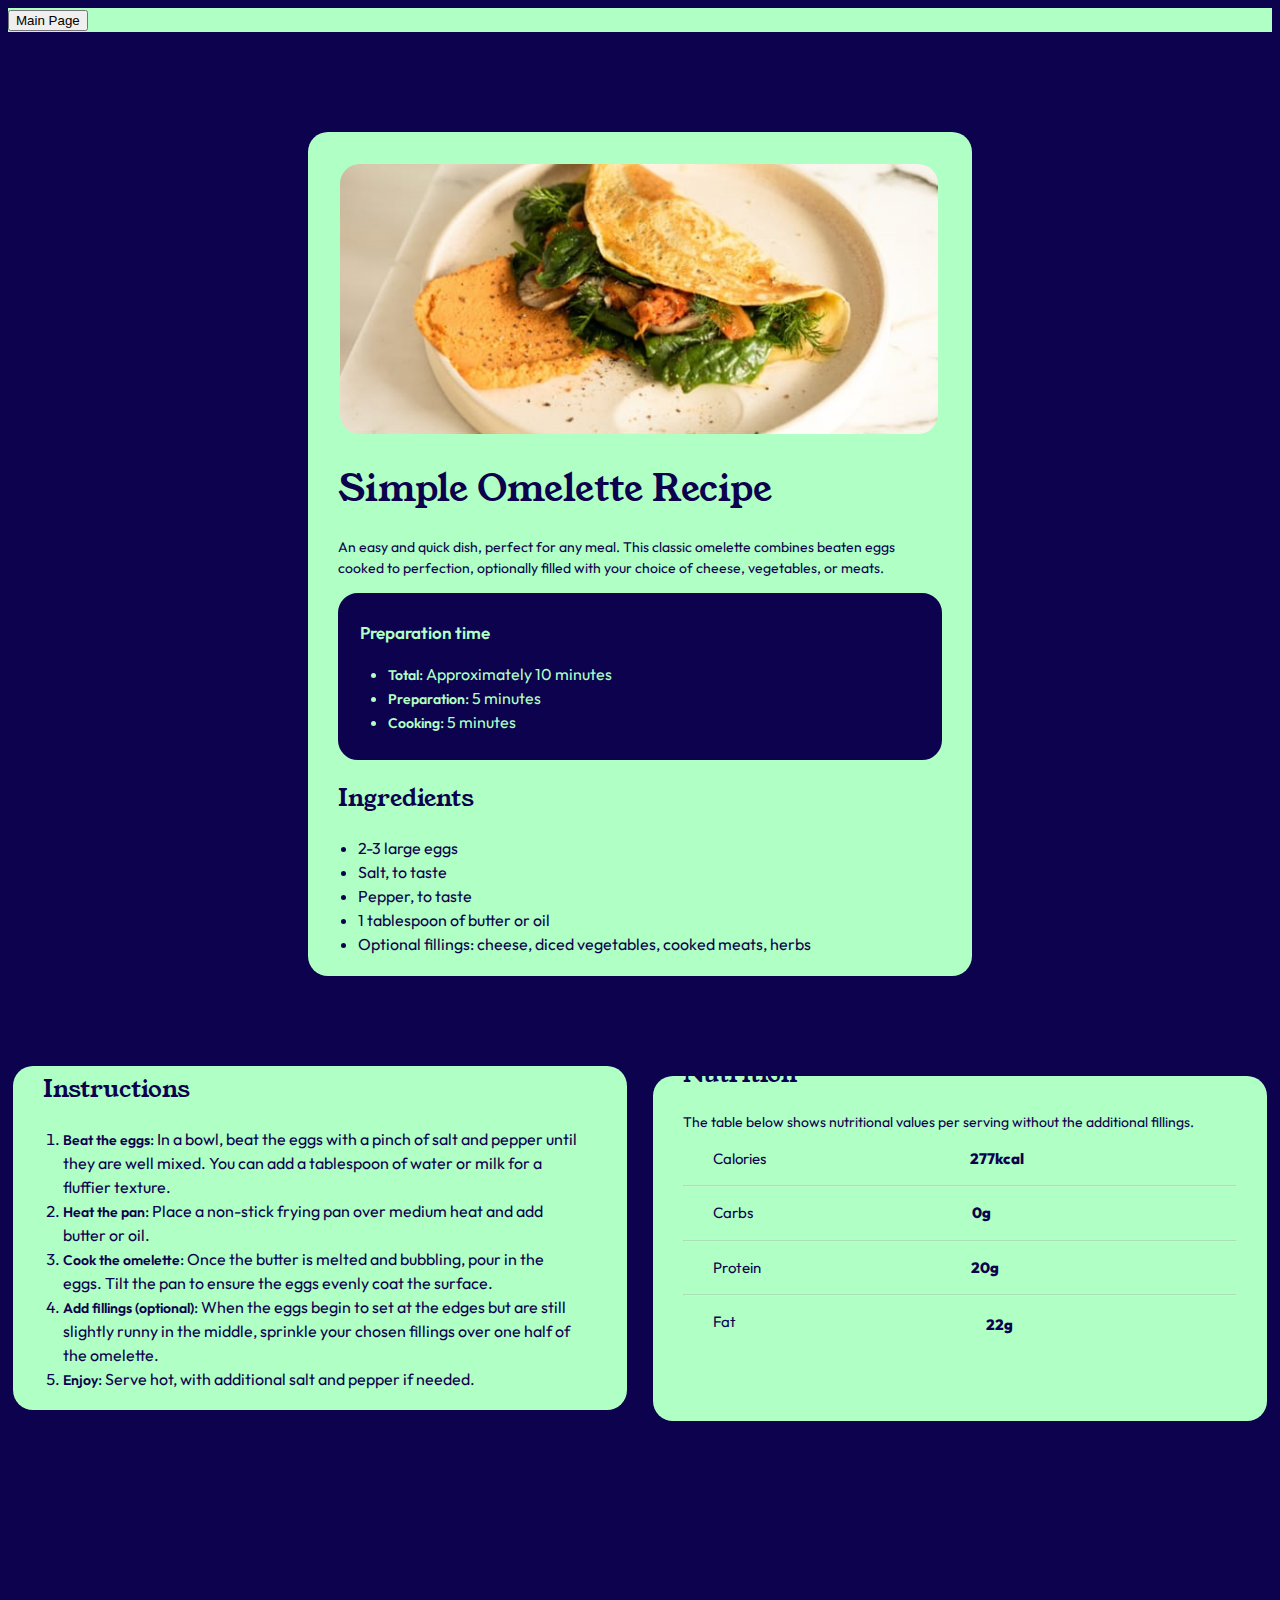
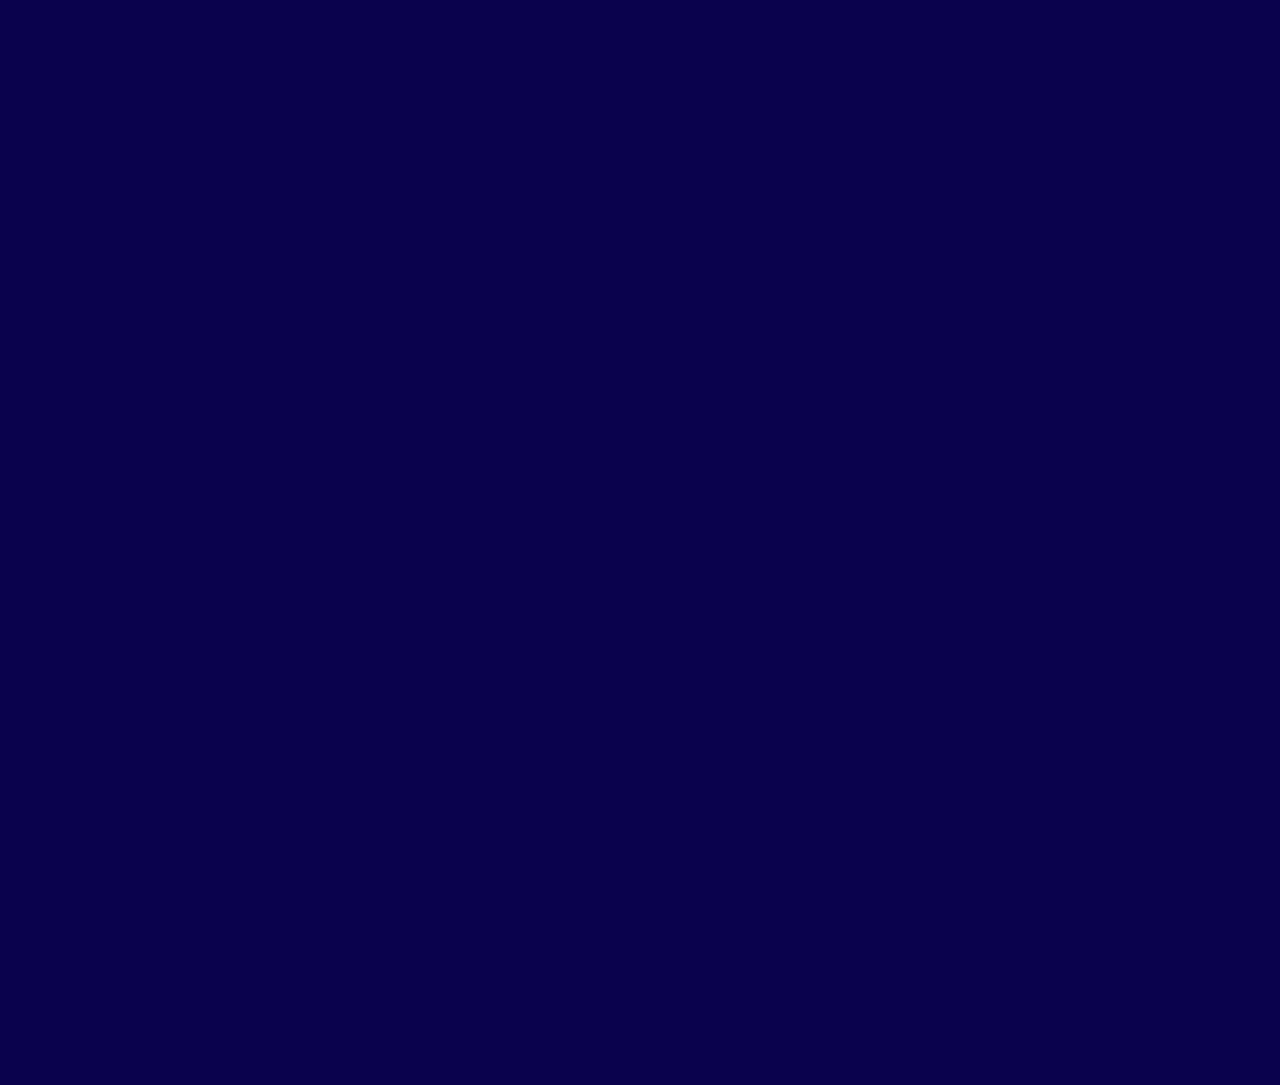
==== index3.html @ 5ff2c756 "Update index3.html" ====
<!DOCTYPE html>
<html lang="en">
    <head>
        <link rel="stylesheet" href="style3.css">
        <title>Omelette Recipe</title>
        <link rel="preconnect" href="https://fonts.googleapis.com">
<link rel="preconnect" href="https://fonts.gstatic.com" crossorigin>
<link href="https://fonts.googleapis.com/css2?family=Outfit:wght@100..900&display=swap" rel="stylesheet">
<link rel="preconnect" href="https://fonts.gstatic.com" crossorigin>
<link href="https://fonts.googleapis.com/css2?family=Young+Serif&display=swap" rel="stylesheet">
<style>
  #columntwo {
    border-radius: 20px;
    margin-left: 25px;
  margin-right: 625px;
  margin-top: 100px;
  position: relative;
  right: 20px;
  }
  #columnone {
    border-radius: 20px;
  }
  #columnthree {
    border-radius: 20px;
    margin-left: 625px;
  margin-right: 25px;
  margin-bottom: 900px;
  position: relative;
  bottom: 364px;
  padding-bottom: 30px;
  left: 20px;
  }

</style>
    </head>
    <body>
      <form action="file:///C:/Users/profg/index.html">
        <input type="submit" value="Main Page"/>
    </form>
        <div class="row">
            <div class="column" style="background: #B0FFC5;" id="columnone"> <img src="omelette.png">
              <h1 id="bigheader">Simple Omelette Recipe</h1> <p id="bodytext">An easy and quick dish, perfect for any meal. This classic omelette combines beaten eggs 
cooked to perfection, optionally filled with your choice of cheese, vegetables, or meats.</p>
              <div id="preptime"><p id="preptimeheader">    Preparation time</p><ul id="newcolour">
                <li><span id="total">Total</span>: Approximately 10 minutes</li>
                <li><span id="total">Preparation</span>: 5 minutes</li>
                <li><span id="total">Cooking</span>: 5 minutes</li>
              </ul>
              </div>
              <h2 id="headers">Ingredients</h2> <ul id="bulletpoints">
                <li>2-3 large eggs</li>
                <li>Salt, to taste</li>
                <li>Pepper, to taste</li>
                <li>1 tablespoon of butter or oil</li>
                <li>Optional fillings: cheese, diced vegetables, cooked meats, herbs</li>
              </ul> 
            </div></div>
            









            <div class="row">
              <div class="column" style="background: #B0FFC5;" id="columntwo"><div id="instructions"><h2 id="headers">Instructions</h2><ol id="bulletpoints">
                <li><span id="total">Beat the eggs</span>: In a bowl, beat the eggs with a pinch of salt and pepper until they are well mixed. You can add a tablespoon of water or milk for a fluffier texture.</li>
                <li><span id="total">Heat the pan</span>: Place a non-stick frying pan over medium heat and add butter or oil.</li>
                <li><span id="total">Cook the omelette</span>: Once the butter is melted and bubbling, pour in the eggs. Tilt the pan to ensure the eggs evenly coat the surface.</li>
                <li><span id="total">Add fillings (optional)</span>: When the eggs begin to set at the edges but are still slightly runny in the middle, sprinkle your chosen fillings over one half of the omelette.</li>
                <li id="saltandpepper"><span id="total">Enjoy</span>: Serve hot, with additional salt and pepper if needed.
                  </li>
                </ol>
                </div>
                </div>
                


                <div class="row">
                  <div class="column" style="background: #B0FFC5;" id="columnthree"> <div id="nutritional"><h2 id="headers">Nutrition</h2>
                    <p id="bodytext">The table below shows nutritional values per serving without the additional fillings.</p>
                    <p id="nutritionalinformation">Calories                                                                 <span id="cals">   277kcal</span></p> <hr id="nutrition">
                    <p id="nutritionalinformation">Carbs                                                                    <span id="cals">     0g</span></p> <hr id="nutrition">
                    <p id="nutritionalinformation">Protein                                                                 <span id="cals">     20g</span></p> <hr id="nutrition">
                    <p id="nutritionalinformation">Fat      
                                                                                          <span id="grams"> 22g</span></p> 
                  </div>
  
    </body>
    
</html>
---- style3.css ----
.outfit {
  font-family: "Outfit", sans-serif;
  font-optical-sizing: auto;
  font-weight: 400;
  font-style: normal;
}
body {
  background-color: #0D024D;
  line-height: 1.5;
  color: #0D024D;
}
img {
  position: relative;
  border-radius: 20px;
  width: 90%;   
  margin-left: 32px;
  margin-top: 32px;
  margin-right: 32px;
  margin-bottom: 10px;
}
#headers {
  font-family: "Young Serif";
  padding-left: 30px;
  position: relative;
  bottom: 20px;
  font-weight: lighter;
  color: #0D024D;
}
#columnone {
  margin-left: 300px;
  margin-right: 300px;
  margin-top: 100px;
  border-radius: 20px;
}
#bodytext {
  font-family: "Outfit";
  position: relative;
  bottom: 20px;
  left: 30px;
}
#preptime {
  font-family: "Outfit";
  position: relative;
  bottom: 20px;
  left: 30px;
  border: solid 10px #0D024D;
  border-radius: 20px;
  background-color: #0D024D;
  margin-right: 60px;
}
#preptimeheader {
  color: #B0FFC5;
  font-weight: 600;
  font-size: 17px;
  white-space: pre;
}
p {
  white-space: pre;
  font-size: 14px;
}
#total {
  font-weight: 600;
  font-size: 14px;
}
#bigheader {
  font-family: "Young Serif";
  padding-left: 30px;
  margin-top: 10px;
  margin-bottom: 40px;
  font-weight: lighter;
  color: #0D024D;
  font-size: 37px;
}
#bulletpoints {
  font-family: "Outfit";
  position: relative;
  bottom: 20px;
  left: 10px;
  margin-right: 60px;
}
hr {
  opacity: 0.3;
  margin-left: 30px;
  margin-right: 30px;
  margin-bottom: 10px;
}
#instructions {
  position: relative;
  top: 25px;
}
#nutritionalinformation {
  font-family: "Outfit";
  position: relative;
  bottom: 20px;
  left: 60px;
  font-size: 15px;
}
#nutrition {
  position: relative;
  bottom: 20px;
}
#cals {
  font-weight: 800;
  color: #0D024D;
}
#nutritional {
    position: relative;
}
#grams {
  position: relative;
  bottom: 20px;
  white-space: pre;
  font-weight: 800;
  color: #0D024D;
}
#saltandpepper {
  white-space: pre;
}
#newcolour {
  color: #B0FFC5;
}
#columntwo {
  border-radius: 20px;
  position: relative;
  bottom: 10px;
  right: 100px;
}
form {
  background-color: #B0FFC5;
}
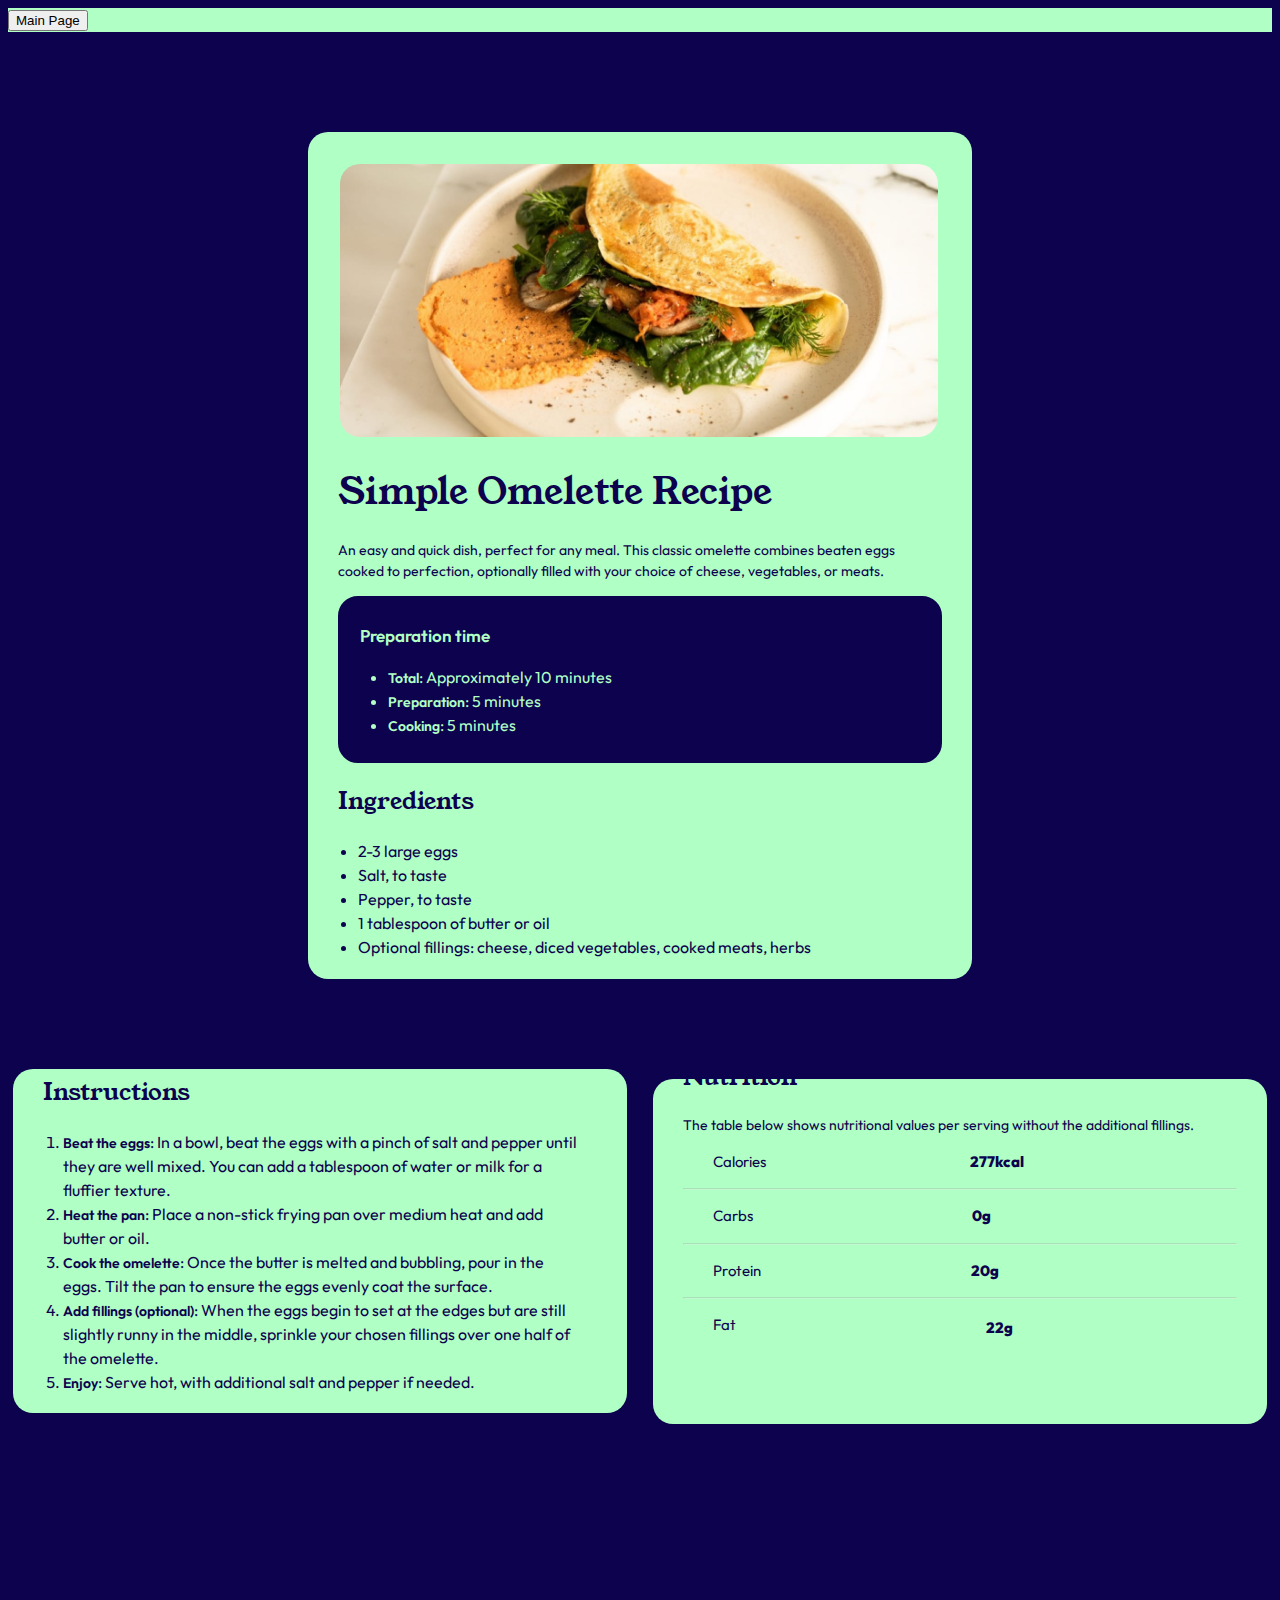
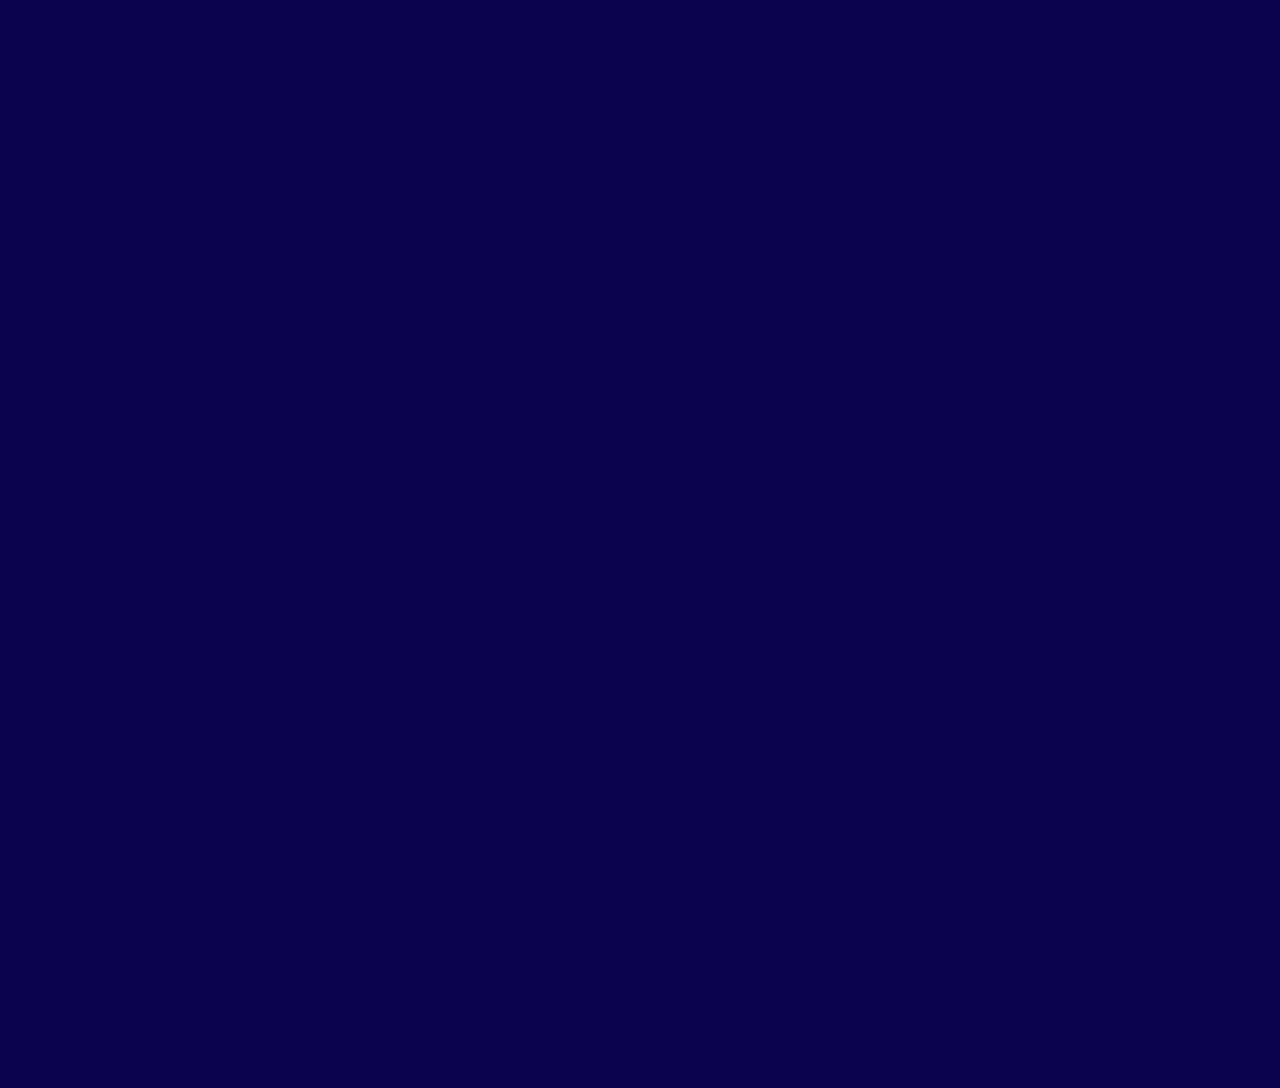
==== commit 03564b06: "Update index3.html" ====
--- a/index3.html
+++ b/index3.html
@@ -38,7 +38,7 @@
         <input type="submit" value="Main Page"/>
     </form>
         <div class="row">
-            <div class="column" style="background: #B0FFC5;" id="columnone"> <img src="omelette.png">
+            <div class="column" style="background: #B0FFC5;" id="columnone"> <img alt="image of an omelette" src="image-omelette.jpeg">
               <h1 id="bigheader">Simple Omelette Recipe</h1> <p id="bodytext">An easy and quick dish, perfect for any meal. This classic omelette combines beaten eggs 
 cooked to perfection, optionally filled with your choice of cheese, vegetables, or meats.</p>
               <div id="preptime"><p id="preptimeheader">    Preparation time</p><ul id="newcolour">
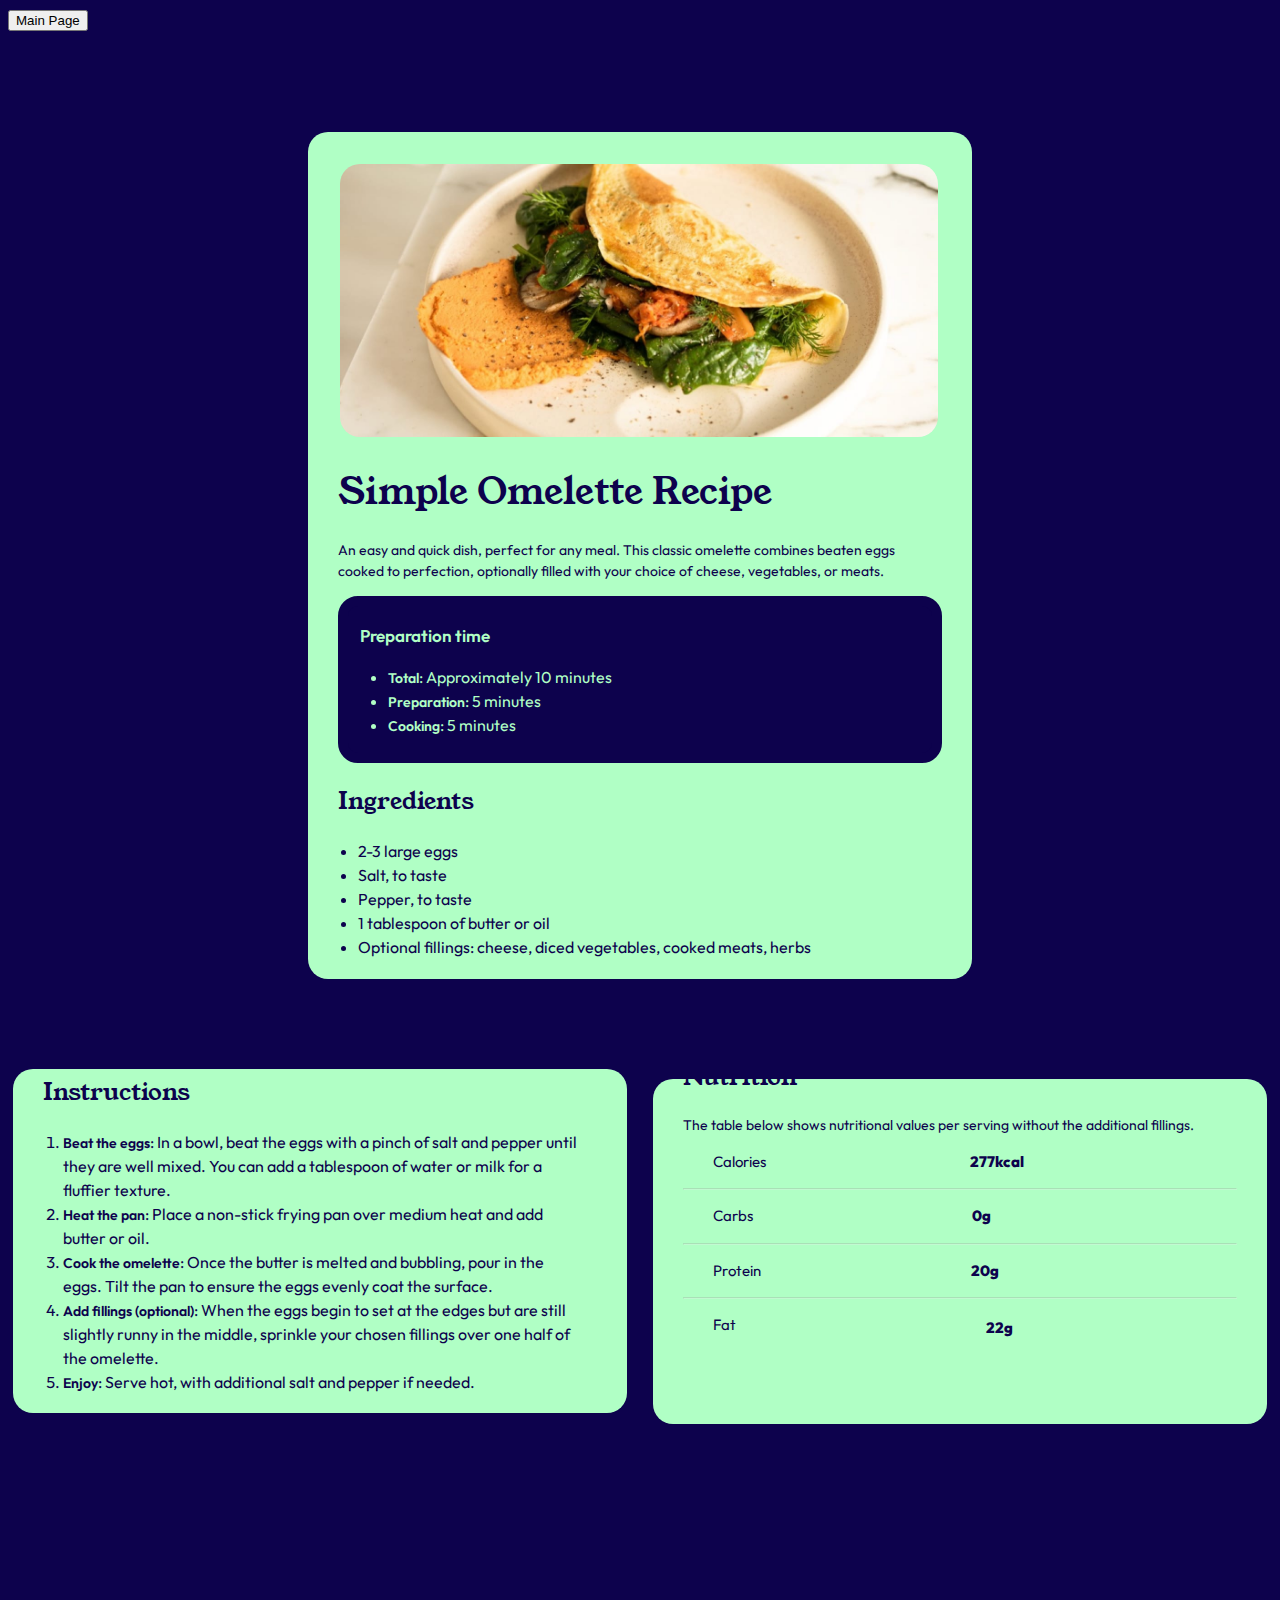
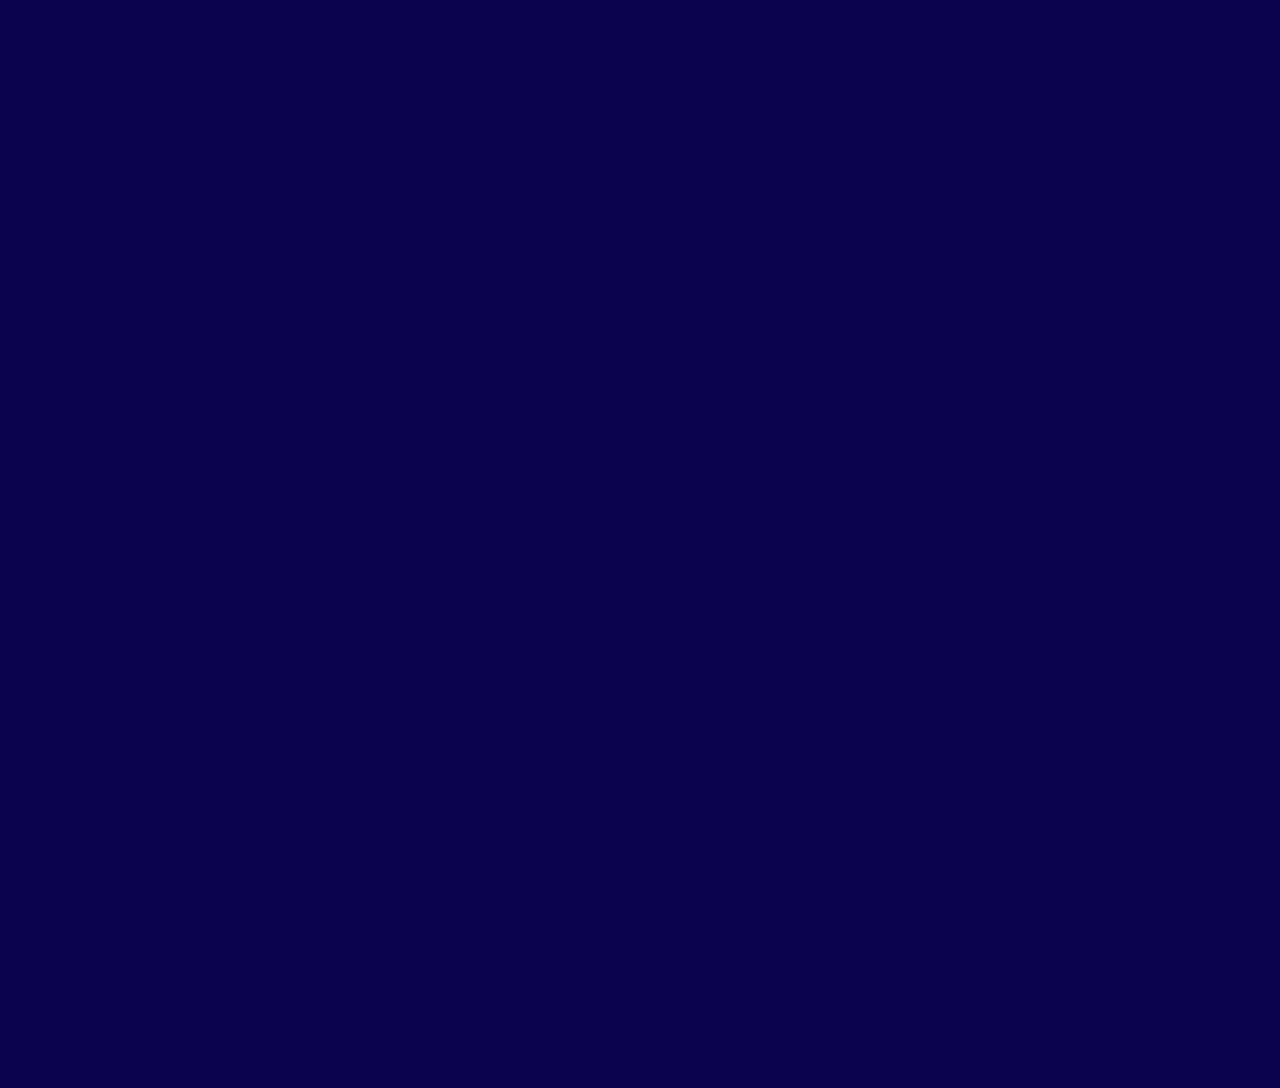
==== commit 7eee2b29: "Update index3.html" ====
--- a/index3.html
+++ b/index3.html
@@ -34,9 +34,10 @@
 </style>
     </head>
     <body>
-      <form action="file:///C:/Users/profg/index.html">
-        <input type="submit" value="Main Page"/>
-    </form>
+      <a href="index.html">
+  <button>Main Page</button>
+</a>
+
         <div class="row">
             <div class="column" style="background: #B0FFC5;" id="columnone"> <img alt="image of an omelette" src="image-omelette.jpeg">
               <h1 id="bigheader">Simple Omelette Recipe</h1> <p id="bodytext">An easy and quick dish, perfect for any meal. This classic omelette combines beaten eggs 
